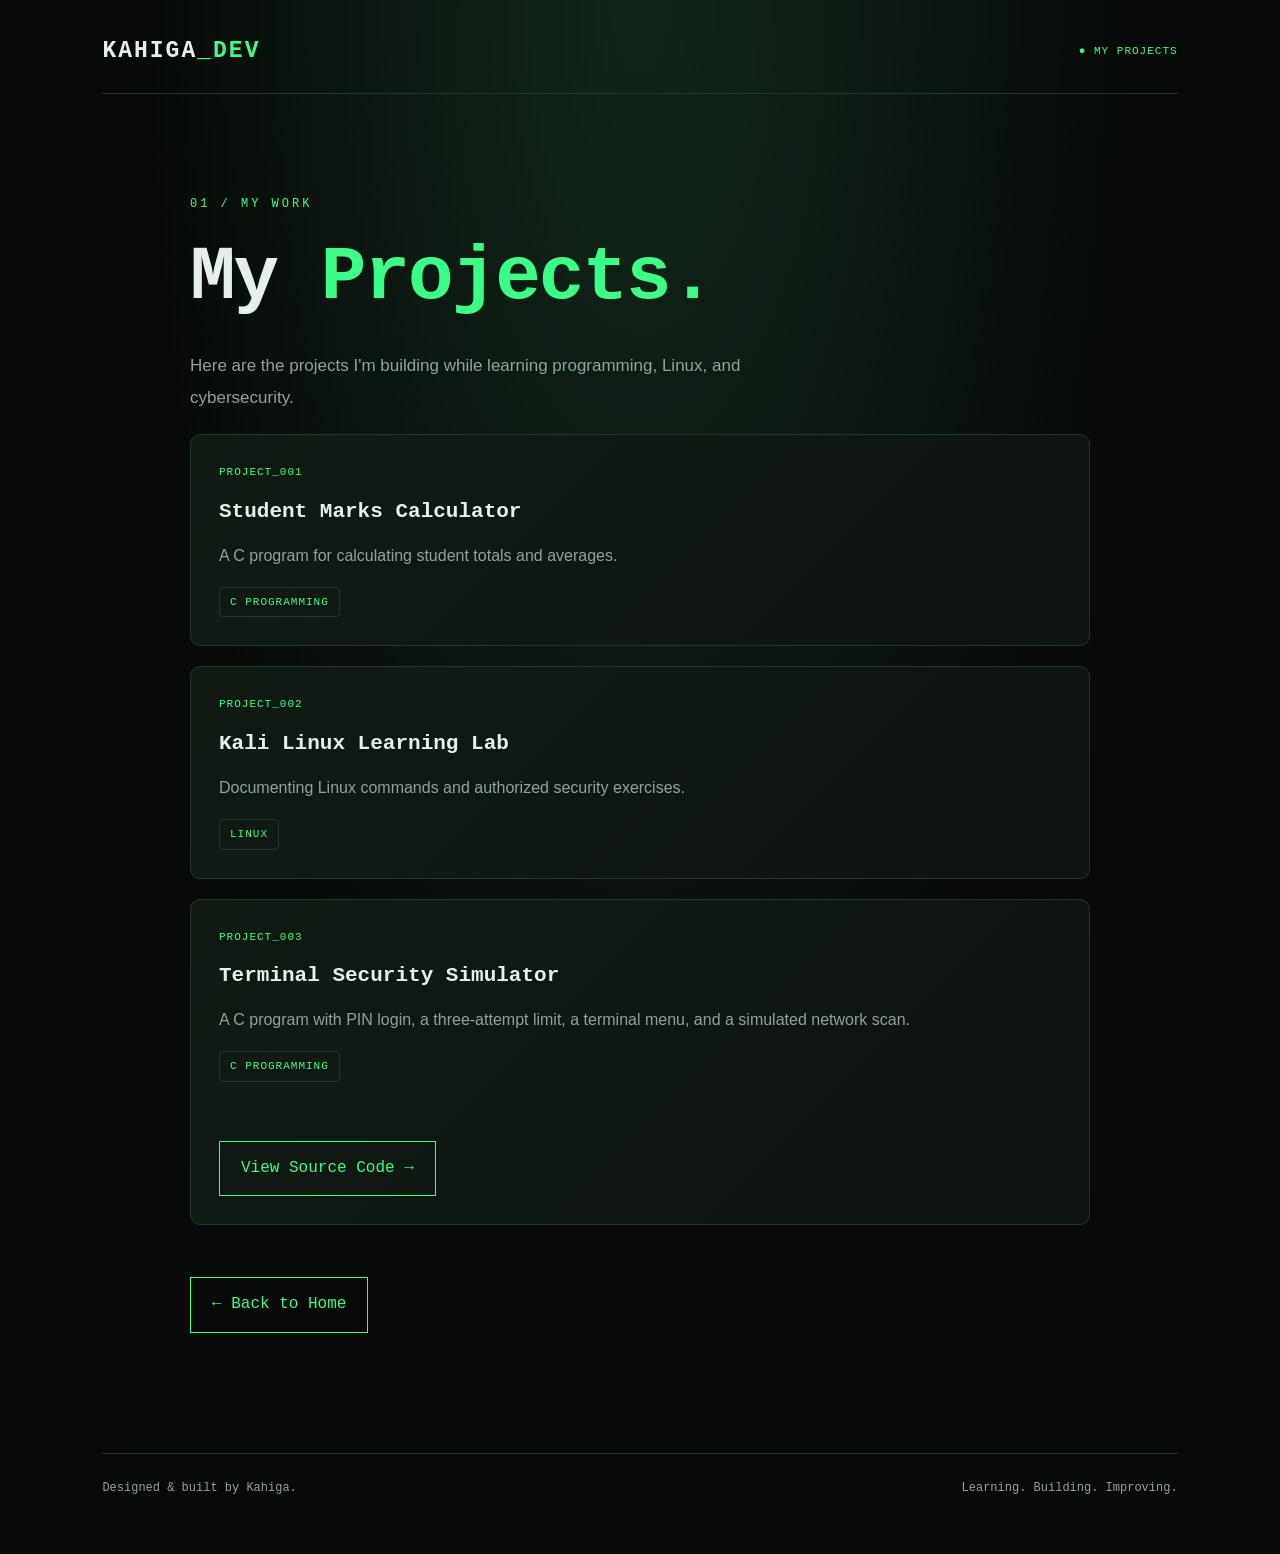
==== project.html @ 9b3dcfff "Create project.html" ====
<!DOCTYPE html>
<html lang="en">
<head>
  <meta charset="UTF-8">
  <meta name="viewport" content="width=device-width, initial-scale=1.0">
  <title>Kahiga | My Projects</title>
  <link rel="stylesheet" href="style.css">
</head>
<body>

  <header>
    <div class="logo">KAHIGA<span class="green">_DEV</span></div>
    <div class="status">● MY PROJECTS</div>
  </header>

  <main>
    <p class="tagline">01 / MY WORK</p>
    <h1>My <span>Projects.</span></h1>

    <p class="description">
      Here are the projects I'm building while learning
      programming, Linux, and cybersecurity.
    </p>

    <div class="project-card">
      <p class="project-number">PROJECT_001</p>
      <h3>Student Marks Calculator</h3>
      <p>A C program for calculating student totals and averages.</p>
      <span class="chip">C PROGRAMMING</span>
    </div>

    <div class="project-card">
      <p class="project-number">PROJECT_002</p>
      <h3>Kali Linux Learning Lab</h3>
      <p>Documenting Linux commands and authorized security exercises.</p>
      <span class="chip">LINUX</span>
    </div>

    <div class="project-card">
      <p class="project-number">PROJECT_003</p>
      <h3>Terminal Security Simulator</h3>
      <p>A C program with PIN login, a three-attempt limit,
      a terminal menu, and a simulated network scan.</p>
      <span class="chip">C PROGRAMMING</span>
      <br><br>
      <a href="https://github.com/ian-kam/terminal-security-simulation"
         class="button" target="_blank" rel="noopener noreferrer">
        View Source Code →
      </a>
    </div>

    <p><a href="index.html" class="button">← Back to Home</a></p>
  </main>

  <footer>
    <p>Designed &amp; built by Kahiga.</p>
    <p>Learning. Building. Improving.</p>
  </footer>

</body>
</html>
---- style.css ----
/* ===== KAHIGA DEV: DARK CYBER THEME ===== */

:root {
--bg: #070a08;
--panel: #0d130f;
--green: #39ff88;
--text: #e5f0e8;
--muted: #91a398;
--border: #20382a;
}

* {
  box-sizing: border-box;
  margin: 0;
  padding: 0;
  }

html {
scroll-behavior: smooth;
}

body {
background:
radial-gradient(ellipse at 50% 0%, #11261a 0%, transparent 55%),
var(--bg);
color: var(--text);
font-family: Consolas, "Courier New", monospace;
min-height: 100vh;
padding: 32px 8%;
line-height: 1.7;
}

a {
color: inherit;
}

header {
display: flex;
justify-content: space-between;
align-items: center;
gap: 20px;
flex-wrap: wrap;
padding-bottom: 22px;
border-bottom: 1px solid var(--border);
}

.logo {
color: var(--text);
font-size: 23px;
font-weight: bold;
letter-spacing: 2px;
}

.green,
h1 span {
color: var(--green);
}

.status {
color: var(--green);
font-size: 11px;
letter-spacing: 1px;
}

main {
max-width: 900px;
margin: 100px auto 120px;
}

.tagline {
color: var(--green);
font-size: 12px;
letter-spacing: 3px;
margin-bottom: 22px;
}

h1 {
font-size: clamp(38px, 7vw, 76px);
line-height: 1.12;
letter-spacing: -2px;
margin-bottom: 28px;
}

.description {
max-width: 620px;
color: var(--muted);
font-family: Arial, sans-serif;
font-size: 17px;
line-height: 1.9;
}

.button {
display: inline-block;
margin-top: 32px;
padding: 13px 21px;
color: var(--green);
border: 1px solid var(--green);
text-decoration: none;
transition: 0.2s ease;
}

.button:hover {
background: var(--green);
color: var(--bg);
box-shadow: 0 0 22px #39ff8833;
}

.terminal {
margin-top: 55px;
padding: 25px;
background: #090e0b;
border: 1px solid var(--border);
border-radius: 8px;
box-shadow: 0 15px 50px #00000055;
line-height: 2;
overflow-wrap: anywhere;
}

.terminal p:first-child,
.terminal p:nth-child(3),
.terminal p:last-child {
color: var(--green);
}

#projects {
max-width: 900px;
margin: 0 auto 100px;
}

#projects h2 {
font-size: clamp(28px, 4vw, 40px);
margin-bottom: 28px;
}

.project-card {
background: linear-gradient(135deg, #101a13, var(--panel));
border: 1px solid var(--border);
border-radius: 10px;
padding: 28px;
margin: 20px 0;
transition: border-color 0.2s, transform 0.2s;
}

.project-card:hover {
border-color: var(--green);
transform: translateY(-3px);
}

.project-number,
.chip {
color: var(--green);
font-size: 11px;
letter-spacing: 1px;
}

.project-card h3 {
font-size: 21px;
margin: 12px 0;
}

.project-card p:not(.project-number) {
color: var(--muted);
font-family: Arial, sans-serif;
}

.chip {
display: inline-block;
border: 1px solid var(--border);
padding: 5px 10px;
margin-top: 18px;
border-radius: 4px;
}

footer {
border-top: 1px solid var(--border);
padding: 24px 0;
color: var(--muted);
font-size: 12px;
display: flex;
justify-content: space-between;
gap: 12px;
flex-wrap: wrap;
}

::selection {
background: var(--green);
color: var(--bg);
}

@media (max-width: 600px) {
body {
padding: 22px 6%;
}

main {
margin: 70px auto 90px;
}

h1 {
letter-spacing: -1px;
}

.status {
font-size: 10px;
}

.terminal,
.project-card {
padding: 18px;
}

footer {
flex-direction: column;
}
}
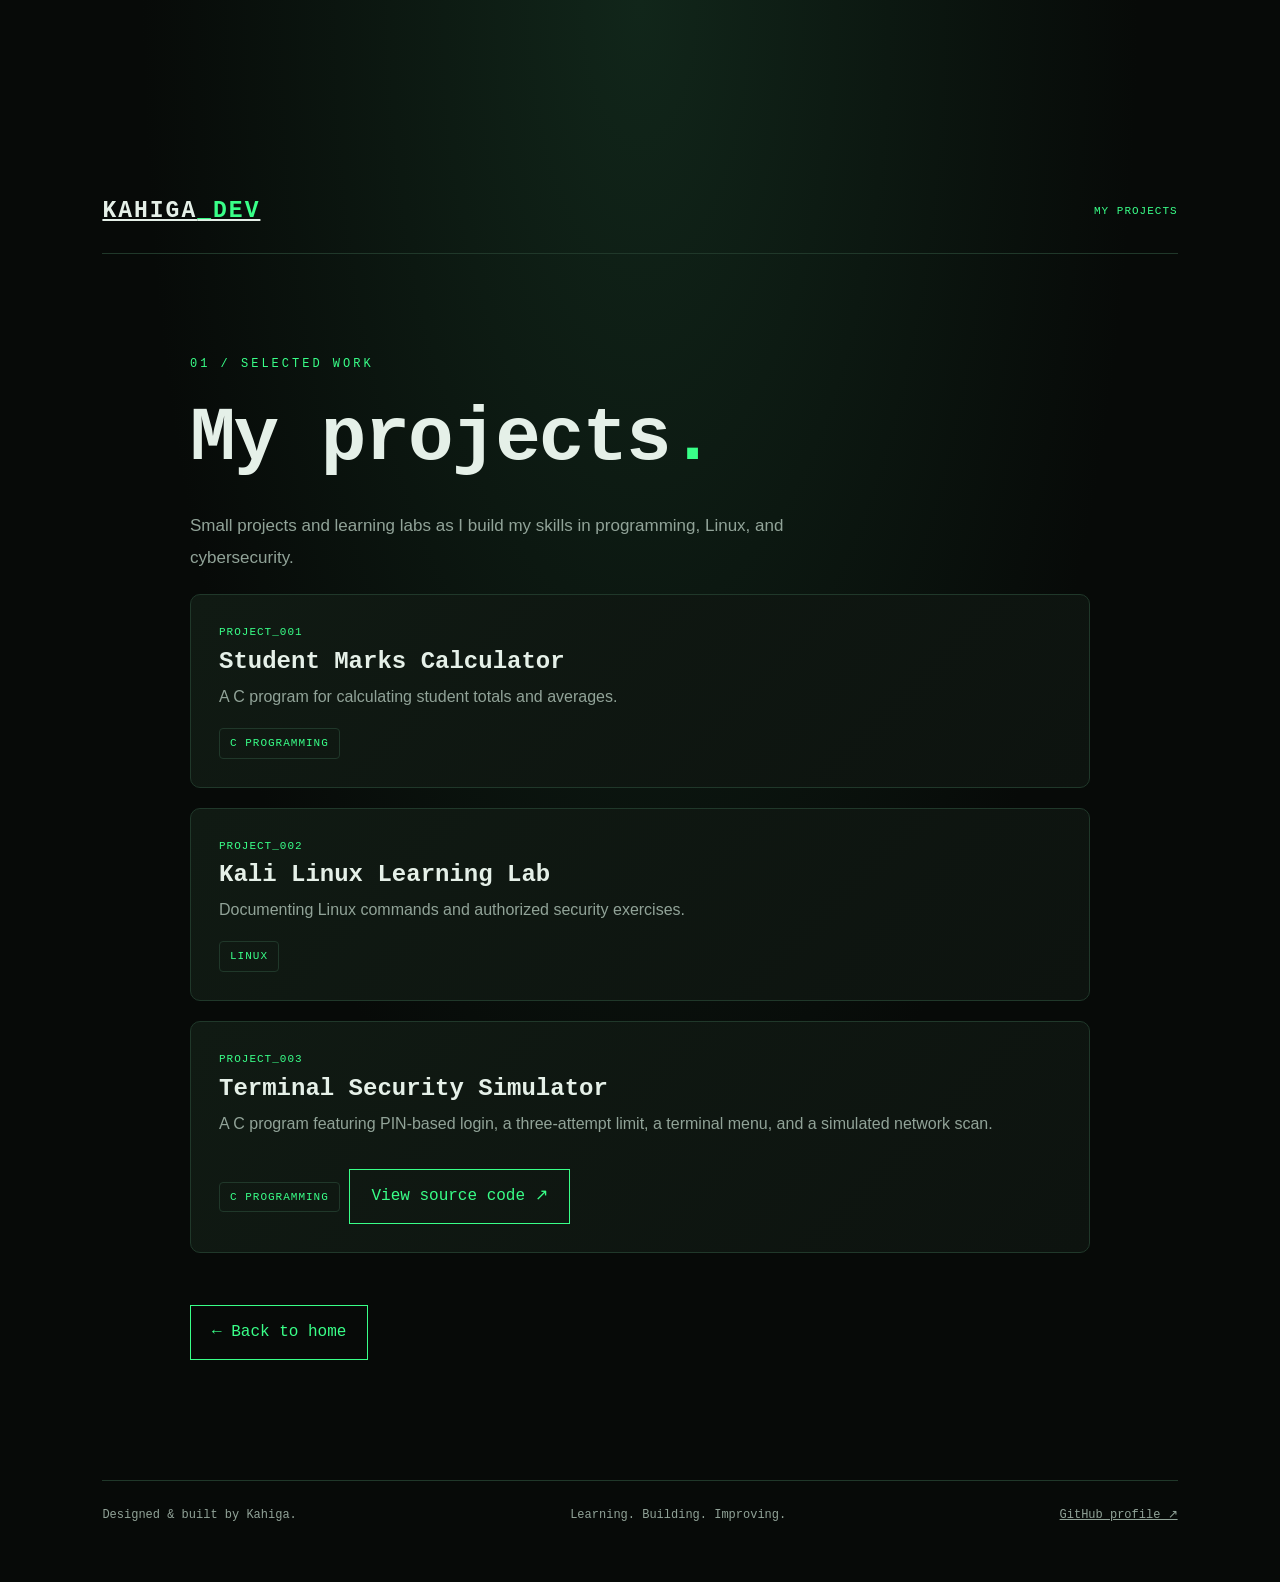
==== commit b5fb30fe: "Refactor project.html structure and update title" ====
--- a/project.html
+++ b/project.html
@@ -3,59 +3,55 @@
 <head>
   <meta charset="UTF-8">
   <meta name="viewport" content="width=device-width, initial-scale=1.0">
-  <title>Kahiga | My Projects</title>
+  <meta name="theme-color" content="#080d0b">
+  <title>Kahiga | Projects</title>
   <link rel="stylesheet" href="style.css">
+  <script src="script.js" defer></script>
 </head>
 <body>
+  <canvas id="matrix-canvas" aria-hidden="true"></canvas>
+  <div class="site-shell">
+    <header class="site-header">
+      <a class="logo" href="index.html">KAHIGA<span class="green">_DEV</span></a>
+      <div class="status"><span class="status-dot"></span> MY PROJECTS</div>
+    </header>
 
-  <header>
-    <div class="logo">KAHIGA<span class="green">_DEV</span></div>
-    <div class="status">● MY PROJECTS</div>
-  </header>
+    <main class="section projects-page">
+      <p class="tagline">01 / SELECTED WORK</p>
+      <h1>My projects<span class="green">.</span></h1>
+      <p class="description">Small projects and learning labs as I build my skills in programming, Linux, and cybersecurity.</p>
 
-  <main>
-    <p class="tagline">01 / MY WORK</p>
-    <h1>My <span>Projects.</span></h1>
+      <div class="projects-grid">
+        <article class="project-card">
+          <p class="project-number">PROJECT_001</p>
+          <h2>Student Marks Calculator</h2>
+          <p>A C program for calculating student totals and averages.</p>
+          <span class="chip">C PROGRAMMING</span>
+        </article>
 
-    <p class="description">
-      Here are the projects I'm building while learning
-      programming, Linux, and cybersecurity.
-    </p>
+        <article class="project-card">
+          <p class="project-number">PROJECT_002</p>
+          <h2>Kali Linux Learning Lab</h2>
+          <p>Documenting Linux commands and authorized security exercises.</p>
+          <span class="chip">LINUX</span>
+        </article>
 
-    <div class="project-card">
-      <p class="project-number">PROJECT_001</p>
-      <h3>Student Marks Calculator</h3>
-      <p>A C program for calculating student totals and averages.</p>
-      <span class="chip">C PROGRAMMING</span>
-    </div>
+        <article class="project-card">
+          <p class="project-number">PROJECT_003</p>
+          <h2>Terminal Security Simulator</h2>
+          <p>A C program featuring PIN-based login, a three-attempt limit, a terminal menu, and a simulated network scan.</p>
+          <span class="chip">C PROGRAMMING</span>
+          <a href="https://github.com/ian-kam/terminal-security-simulation" class="button project-link" target="_blank" rel="noopener noreferrer">View source code ↗</a>
+        </article>
+      </div>
+      <p class="back-home"><a href="index.html" class="button">← Back to home</a></p>
+    </main>
 
-    <div class="project-card">
-      <p class="project-number">PROJECT_002</p>
-      <h3>Kali Linux Learning Lab</h3>
-      <p>Documenting Linux commands and authorized security exercises.</p>
-      <span class="chip">LINUX</span>
-    </div>
-
-    <div class="project-card">
-      <p class="project-number">PROJECT_003</p>
-      <h3>Terminal Security Simulator</h3>
-      <p>A C program with PIN login, a three-attempt limit,
-      a terminal menu, and a simulated network scan.</p>
-      <span class="chip">C PROGRAMMING</span>
-      <br><br>
-      <a href="https://github.com/ian-kam/terminal-security-simulation"
-         class="button" target="_blank" rel="noopener noreferrer">
-        View Source Code →
-      </a>
-    </div>
-
-    <p><a href="index.html" class="button">← Back to Home</a></p>
-  </main>
-
-  <footer>
-    <p>Designed &amp; built by Kahiga.</p>
-    <p>Learning. Building. Improving.</p>
-  </footer>
-
+    <footer class="site-footer">
+      <p>Designed &amp; built by Kahiga.</p>
+      <p>Learning. Building. Improving.</p>
+      <a href="https://github.com/ian-kam" target="_blank" rel="noopener noreferrer">GitHub profile ↗</a>
+    </footer>
+  </div>
 </body>
 </html>
